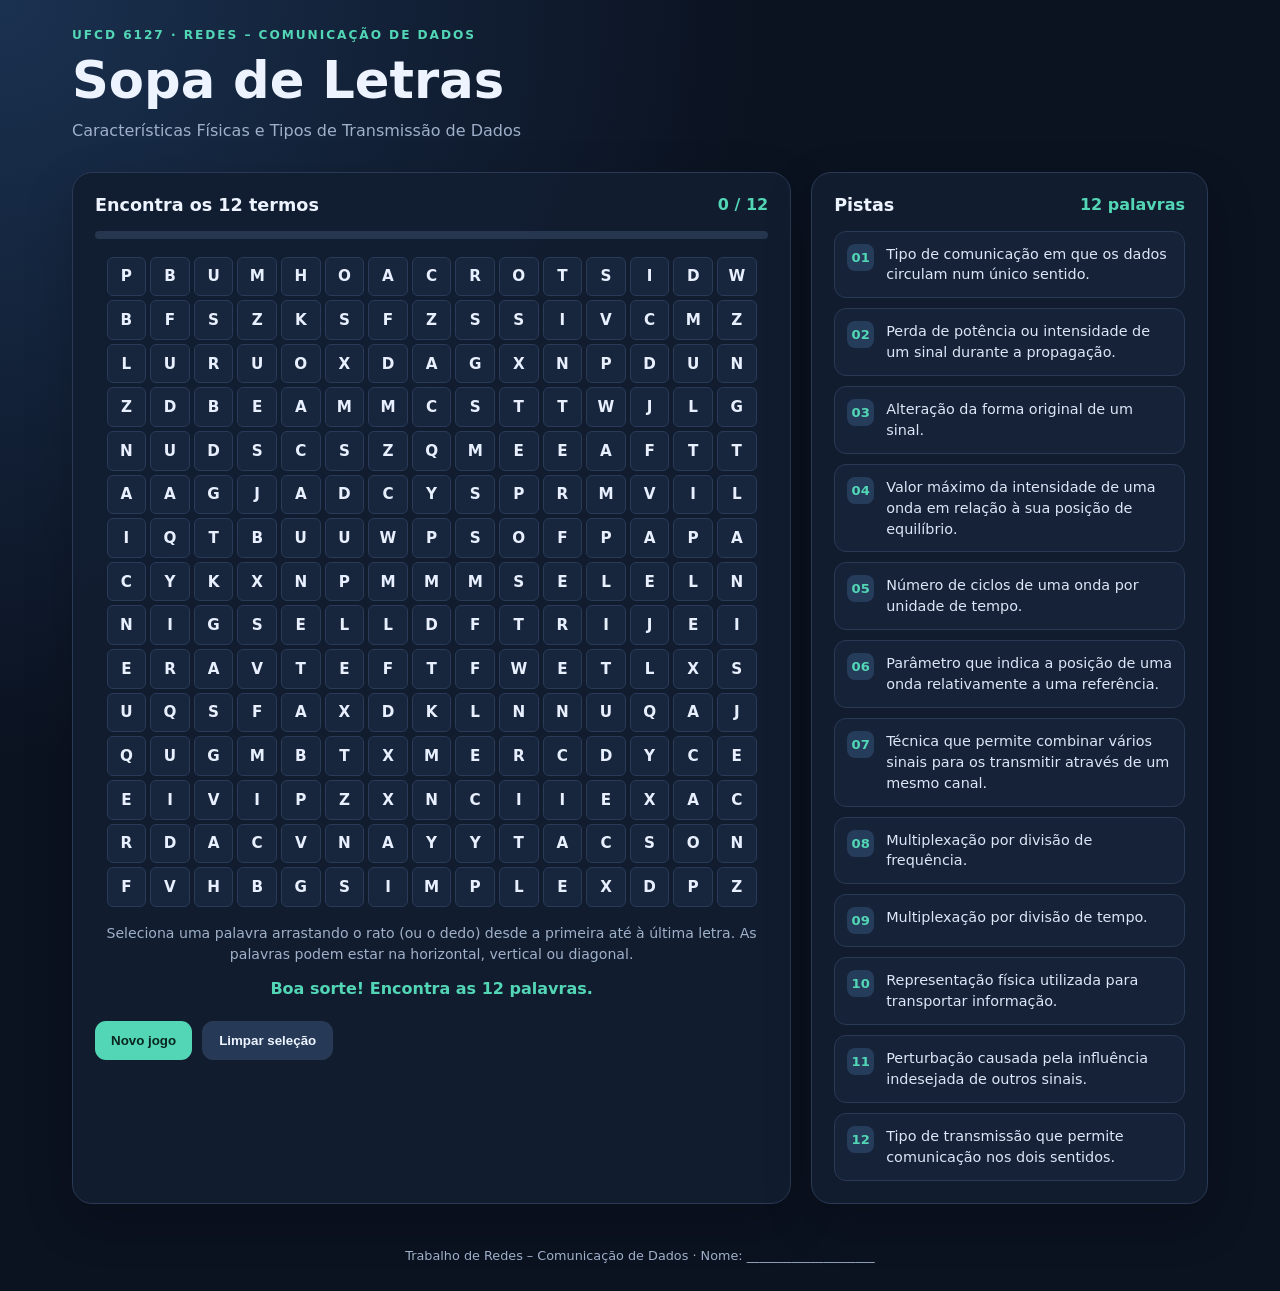
==== index.html @ 042f8aba "Rename sopa_de_letras_base.html to index.html" ====
<!DOCTYPE html>
<html lang="pt">
<head>
  <meta charset="UTF-8">
  <meta name="viewport" content="width=device-width, initial-scale=1.0">
  <title>Sopa de Letras | Redes e Comunicação de Dados</title>
  <style>
    :root {
      --bg: #0b1220;
      --panel: #121d30;
      --panel-2: #18263d;
      --text: #eef4ff;
      --muted: #9fb0c9;
      --accent: #52d6b5;
      --accent-2: #6ea8fe;
      --border: #2a3a55;
      --found: #1d806e;
      --wrong: #b94b5a;
    }
    * { box-sizing: border-box; }
    body {
      margin: 0;
      min-height: 100vh;
      color: var(--text);
      background: radial-gradient(circle at top left, #1a3150 0, var(--bg) 42%);
      font-family: Inter, system-ui, -apple-system, "Segoe UI", sans-serif;
    }
    header {
      max-width: 1180px;
      margin: auto;
      padding: 28px 22px 18px;
    }
    .eyebrow {
      color: var(--accent);
      text-transform: uppercase;
      letter-spacing: .16em;
      font-size: .76rem;
      font-weight: 800;
    }
    h1 { margin: 8px 0; font-size: clamp(2rem, 5vw, 3.2rem); }
    header p { color: var(--muted); margin: 0; line-height: 1.6; }
    main {
      max-width: 1180px;
      margin: auto;
      padding: 10px 22px 44px;
      display: grid;
      grid-template-columns: minmax(0, 1.45fr) minmax(280px, .8fr);
      gap: 20px;
    }
    .panel {
      background: rgba(18, 29, 48, .94);
      border: 1px solid var(--border);
      border-radius: 20px;
      padding: 22px;
      box-shadow: 0 18px 50px #0003;
    }
    .panel-heading {
      display: flex;
      align-items: center;
      justify-content: space-between;
      gap: 12px;
      margin-bottom: 16px;
    }
    h2 { font-size: 1.1rem; margin: 0; }
    .counter {
      color: var(--accent);
      font-weight: 800;
      font-variant-numeric: tabular-nums;
    }
    #grid {
      display: grid;
      grid-template-columns: repeat(15, minmax(0, 1fr));
      gap: 4px;
      width: 100%;
      max-width: 650px;
      margin: 0 auto;
      touch-action: none;
      user-select: none;
    }
    .cell {
      aspect-ratio: 1;
      display: grid;
      place-items: center;
      border-radius: 6px;
      background: var(--panel-2);
      border: 1px solid #293b58;
      color: #e8f0ff;
      font-size: clamp(.58rem, 1.5vw, .95rem);
      font-weight: 750;
      cursor: crosshair;
      transition: background .12s, transform .12s;
    }
    .cell.selected { background: #315d83; border-color: var(--accent-2); }
    .cell.found { background: var(--found); border-color: #42c8a9; color: white; }
    .help {
      text-align: center;
      color: var(--muted);
      font-size: .88rem;
      line-height: 1.5;
      margin: 16px 0 0;
    }
    .clues { display: grid; gap: 10px; }
    .clue {
      display: flex;
      gap: 12px;
      align-items: flex-start;
      padding: 12px;
      border: 1px solid var(--border);
      border-radius: 12px;
      background: #152238;
    }
    .clue-number {
      flex: 0 0 27px;
      height: 27px;
      display: grid;
      place-items: center;
      border-radius: 8px;
      background: #263c5b;
      color: var(--accent);
      font-weight: 800;
      font-size: .82rem;
    }
    .clue p { margin: 0; color: #dce6f6; font-size: .9rem; line-height: 1.45; }
    .clue.done { opacity: .58; border-color: var(--found); }
    .clue.done p { text-decoration: line-through; }
    .actions { display: flex; flex-wrap: wrap; gap: 10px; margin-top: 18px; }
    button {
      border: 0;
      border-radius: 11px;
      padding: 11px 16px;
      font-weight: 800;
      cursor: pointer;
      background: var(--accent);
      color: #08251f;
    }
    button.secondary { background: #263a57; color: var(--text); border: 1px solid var(--border); }
    button:hover { filter: brightness(1.08); }
    #message {
      min-height: 24px;
      margin-top: 14px;
      color: var(--accent);
      font-weight: 700;
      text-align: center;
    }
    .progress-track {
      height: 8px;
      background: #26364f;
      border-radius: 99px;
      overflow: hidden;
      margin: 10px 0 18px;
    }
    #progress {
      height: 100%;
      width: 0%;
      background: linear-gradient(90deg, var(--accent), var(--accent-2));
      transition: width .25s;
    }
    footer {
      text-align: center;
      color: var(--muted);
      font-size: .8rem;
      padding: 0 20px 28px;
    }
    @media (max-width: 850px) {
      main { grid-template-columns: 1fr; }
      #grid { max-width: 560px; }
    }
    @media (max-width: 420px) {
      header { padding-inline: 14px; }
      main { padding-inline: 12px; }
      .panel { padding: 14px; }
      #grid { gap: 2px; }
      .cell { border-radius: 4px; }
    }
  </style>
</head>
<body>
  <header>
    <div class="eyebrow">UFCD 6127 · Redes – Comunicação de dados</div>
    <h1>Sopa de Letras</h1>
    <p>Características Físicas e Tipos de Transmissão de Dados</p>
  </header>

  <main>
    <section class="panel">
      <div class="panel-heading">
        <h2>Encontra os 12 termos</h2>
        <span class="counter" id="counter">0 / 12</span>
      </div>
      <div class="progress-track"><div id="progress"></div></div>
      <div id="grid" aria-label="Grelha da sopa de letras"></div>
      <p class="help">Seleciona uma palavra arrastando o rato (ou o dedo) desde a primeira até à última letra. As palavras podem estar na horizontal, vertical ou diagonal.</p>
      <div id="message" aria-live="polite">Boa sorte!</div>
      <div class="actions">
        <button id="restart">Novo jogo</button>
        <button class="secondary" id="clear">Limpar seleção</button>
      </div>
    </section>

    <aside class="panel">
      <div class="panel-heading">
        <h2>Pistas</h2>
        <span class="counter">12 palavras</span>
      </div>
      <div class="clues" id="clues"></div>
    </aside>
  </main>

  <footer>
    Trabalho de Redes – Comunicação de Dados · Nome: ____________________
  </footer>

<script>
  // Podes alterar as palavras e as definições nesta lista.
  // Escreve as palavras sem espaços, acentos ou hífenes.
  const terms = [
    { word: "SIMPLEX", clue: "Tipo de comunicação em que os dados circulam num único sentido." },
    { word: "ATENUACAO", clue: "Perda de potência ou intensidade de um sinal durante a propagação." },
    { word: "DISTORCAO", clue: "Alteração da forma original de um sinal." },
    { word: "AMPLITUDE", clue: "Valor máximo da intensidade de uma onda em relação à sua posição de equilíbrio." },
    { word: "FREQUENCIA", clue: "Número de ciclos de uma onda por unidade de tempo." },
    { word: "FASE", clue: "Parâmetro que indica a posição de uma onda relativamente a uma referência." },
    { word: "MULTIPLEXACAO", clue: "Técnica que permite combinar vários sinais para os transmitir através de um mesmo canal." },
    { word: "FDM", clue: "Multiplexação por divisão de frequência." },
    { word: "TDM", clue: "Multiplexação por divisão de tempo." },
    { word: "SINAL", clue: "Representação física utilizada para transportar informação." },
    { word: "INTERFERENCIA", clue: "Perturbação causada pela influência indesejada de outros sinais." },
    { word: "DUPLEX", clue: "Tipo de transmissão que permite comunicação nos dois sentidos." }
  ];

  const SIZE = 15;
  const gridElement = document.getElementById("grid");
  const cluesElement = document.getElementById("clues");
  const messageElement = document.getElementById("message");
  const counterElement = document.getElementById("counter");
  const progressElement = document.getElementById("progress");

  let board = [];
  let placements = [];
  let found = new Set();
  let selected = [];
  let pointerStart = null;
  let isDragging = false;

  const directions = [
    [0, 1], [1, 0], [1, 1], [-1, 1],
    [0, -1], [-1, 0], [-1, -1], [1, -1]
  ];

  function createBoard() {
    board = Array.from({ length: SIZE }, () => Array(SIZE).fill(""));
    placements = [];

    // Coloca cada palavra numa direção aleatória.
    terms.forEach((term) => {
      let placed = false;
      for (let attempt = 0; attempt < 1200 && !placed; attempt++) {
        const [dr, dc] = directions[Math.floor(Math.random() * directions.length)];
        const row = Math.floor(Math.random() * SIZE);
        const col = Math.floor(Math.random() * SIZE);
        const endRow = row + dr * (term.word.length - 1);
        const endCol = col + dc * (term.word.length - 1);

        if (endRow < 0 || endRow >= SIZE || endCol < 0 || endCol >= SIZE) continue;

        let fits = true;
        for (let i = 0; i < term.word.length; i++) {
          const r = row + dr * i, c = col + dc * i;
          if (board[r][c] && board[r][c] !== term.word[i]) { fits = false; break; }
        }
        if (!fits) continue;

        const cells = [];
        for (let i = 0; i < term.word.length; i++) {
          const r = row + dr * i, c = col + dc * i;
          board[r][c] = term.word[i];
          cells.push(`${r},${c}`);
        }
        placements.push({ word: term.word, cells });
        placed = true;
      }
    });

    // Preenche os espaços vazios com letras aleatórias.
    const alphabet = "ABCDEFGHIJKLMNOPQRSTUVWXYZ";
    for (let r = 0; r < SIZE; r++) {
      for (let c = 0; c < SIZE; c++) {
        if (!board[r][c]) board[r][c] = alphabet[Math.floor(Math.random() * alphabet.length)];
      }
    }
  }

  function renderClues() {
    cluesElement.innerHTML = "";
    terms.forEach((term, index) => {
      const item = document.createElement("div");
      item.className = "clue";
      item.id = `clue-${term.word}`;
      item.innerHTML = `<span class="clue-number">${String(index + 1).padStart(2, "0")}</span><p>${term.clue}</p>`;
      cluesElement.appendChild(item);
    });
  }

  function renderGrid() {
    gridElement.innerHTML = "";
    for (let r = 0; r < SIZE; r++) {
      for (let c = 0; c < SIZE; c++) {
        const cell = document.createElement("div");
        cell.className = "cell";
        cell.textContent = board[r][c];
        cell.dataset.row = r;
        cell.dataset.col = c;
        gridElement.appendChild(cell);
      }
    }
    updateFoundCells();
  }

  function cellKey(row, col) { return `${row},${col}`; }

  function getCellFromPoint(x, y) {
    const element = document.elementFromPoint(x, y);
    const cell = element && element.closest(".cell");
    return cell ? { row: Number(cell.dataset.row), col: Number(cell.dataset.col) } : null;
  }

  function lineCells(start, end) {
    const drRaw = end.row - start.row;
    const dcRaw = end.col - start.col;
    const steps = Math.max(Math.abs(drRaw), Math.abs(dcRaw));
    if (steps === 0) return [cellKey(start.row, start.col)];
    if (!(drRaw === 0 || dcRaw === 0 || Math.abs(drRaw) === Math.abs(dcRaw))) return [];
    const dr = Math.sign(drRaw), dc = Math.sign(dcRaw);
    return Array.from({ length: steps + 1 }, (_, i) => cellKey(start.row + dr * i, start.col + dc * i));
  }

  function showSelection(cells) {
    document.querySelectorAll(".cell.selected").forEach(el => el.classList.remove("selected"));
    selected = cells;
    cells.forEach(key => {
      const [r, c] = key.split(",").map(Number);
      const el = gridElement.querySelector(`.cell[data-row="${r}"][data-col="${c}"]`);
      if (el && !el.classList.contains("found")) el.classList.add("selected");
    });
  }

  function checkSelection() {
    const chosen = selected.join("|");
    const reversed = [...selected].reverse().join("|");
    const match = placements.find(p =>
      !found.has(p.word) &&
      (p.cells.join("|") === chosen || p.cells.join("|") === reversed)
    );

    if (match) {
      found.add(match.word);
      document.getElementById(`clue-${match.word}`).classList.add("done");
      messageElement.textContent = `Correto! Encontraste ${match.word}.`;
      updateFoundCells();
      updateProgress();
      if (found.size === terms.length) {
        messageElement.textContent = "Parabéns! Encontraste todas as 12 palavras!";
      }
    } else if (selected.length > 1) {
      messageElement.textContent = "Essa sequência não corresponde a uma palavra. Tenta novamente!";
    }
    showSelection([]);
  }

  function updateFoundCells() {
    const foundCells = new Set();
    placements.filter(p => found.has(p.word)).forEach(p => p.cells.forEach(c => foundCells.add(c)));
    gridElement.querySelectorAll(".cell").forEach(cell => {
      const key = cellKey(Number(cell.dataset.row), Number(cell.dataset.col));
      cell.classList.toggle("found", foundCells.has(key));
    });
  }

  function updateProgress() {
    counterElement.textContent = `${found.size} / ${terms.length}`;
    progressElement.style.width = `${(found.size / terms.length) * 100}%`;
  }

  gridElement.addEventListener("pointerdown", (event) => {
    const cell = event.target.closest(".cell");
    if (!cell) return;
    event.preventDefault();
    pointerStart = { row: Number(cell.dataset.row), col: Number(cell.dataset.col) };
    isDragging = true;
    gridElement.setPointerCapture?.(event.pointerId);
    showSelection([cellKey(pointerStart.row, pointerStart.col)]);
  });

  gridElement.addEventListener("pointermove", (event) => {
    if (!isDragging || !pointerStart) return;
    const end = getCellFromPoint(event.clientX, event.clientY);
    if (end) showSelection(lineCells(pointerStart, end));
  });

  gridElement.addEventListener("pointerup", (event) => {
    if (!isDragging) return;
    isDragging = false;
    const end = getCellFromPoint(event.clientX, event.clientY);
    if (end) showSelection(lineCells(pointerStart, end));
    checkSelection();
    pointerStart = null;
  });

  gridElement.addEventListener("pointercancel", () => {
    isDragging = false;
    pointerStart = null;
    showSelection([]);
  });

  document.getElementById("clear").addEventListener("click", () => {
    showSelection([]);
    messageElement.textContent = "Seleção limpa. Continua a procurar!";
  });

  document.getElementById("restart").addEventListener("click", startGame);

  function startGame() {
    found = new Set();
    selected = [];
    pointerStart = null;
    isDragging = false;
    createBoard();
    renderClues();
    renderGrid();
    updateProgress();
    messageElement.textContent = "Boa sorte! Encontra as 12 palavras.";
  }

  startGame();
</script>
</body>
</html>
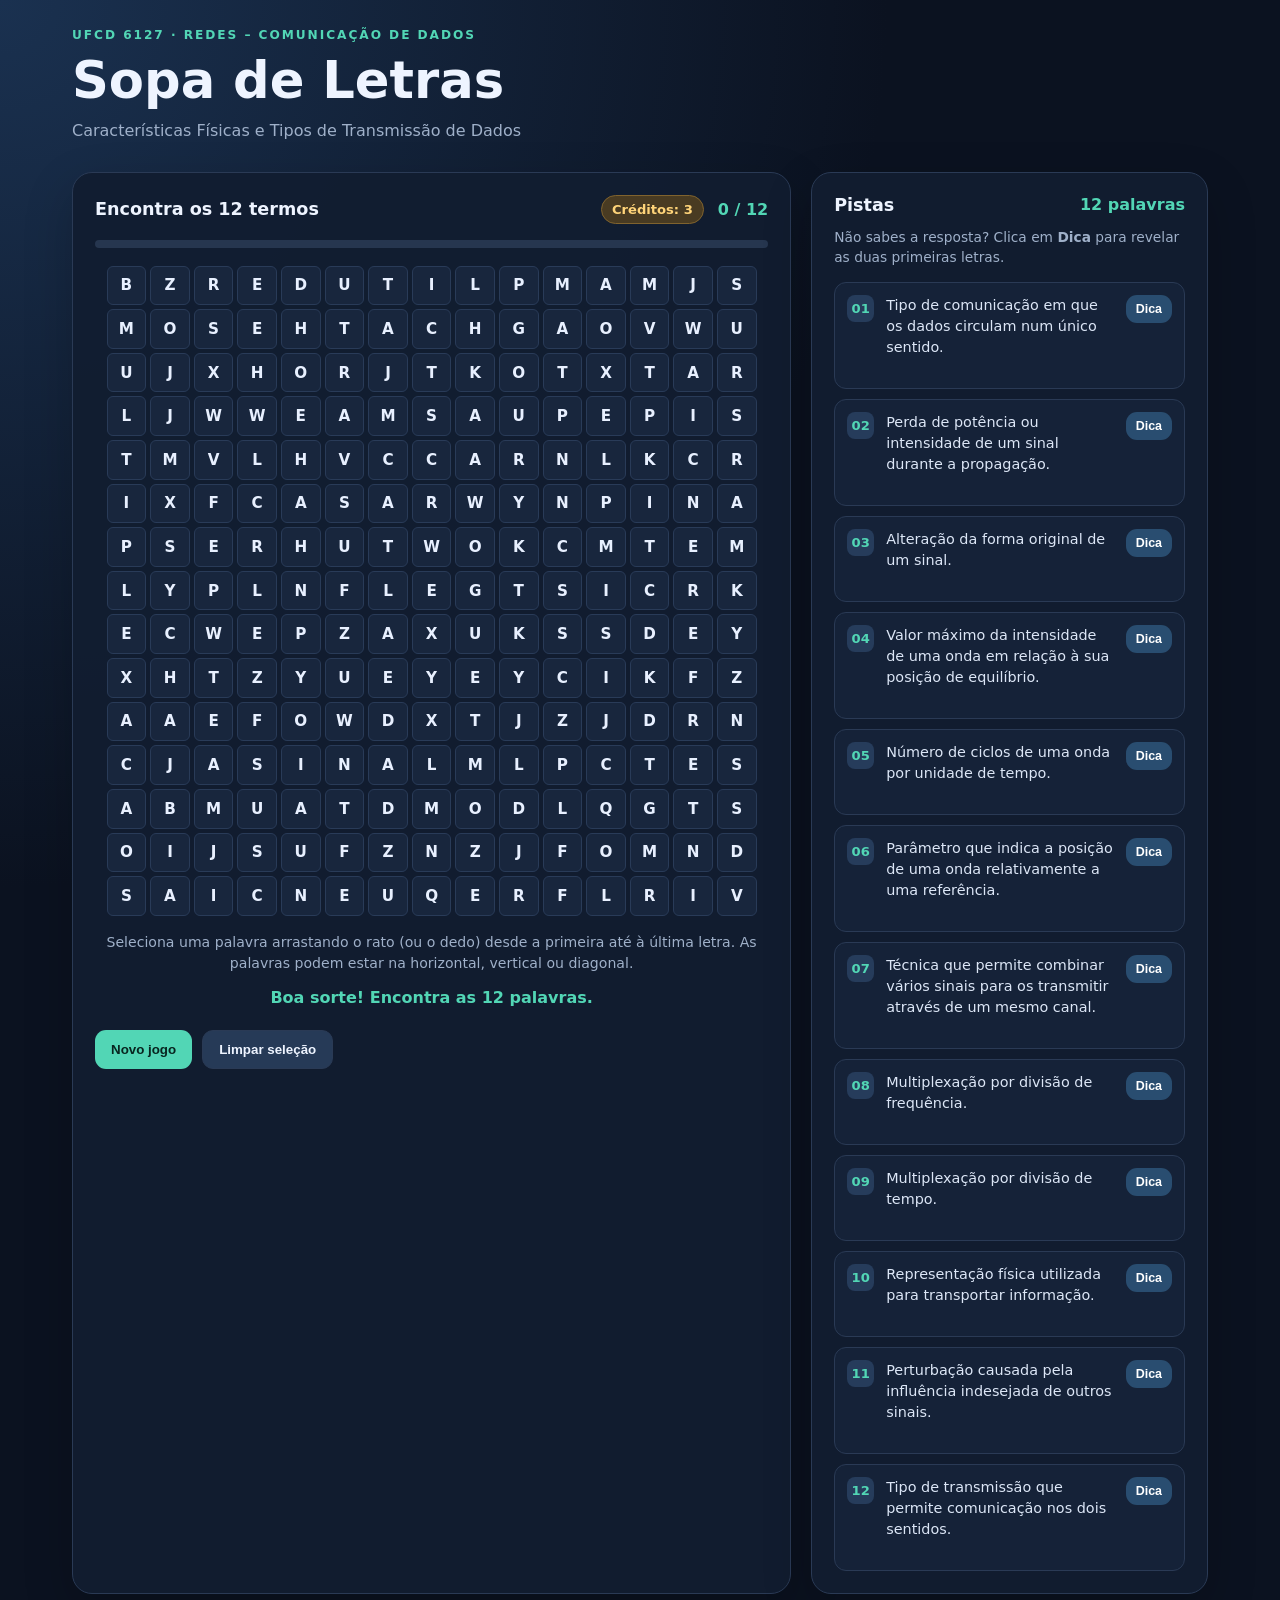
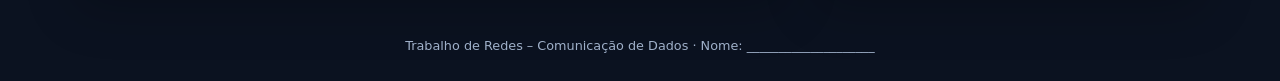
==== commit afef745e: "Add files via upload" ====
--- a/index.html
+++ b/index.html
@@ -4,175 +4,9 @@
   <meta charset="UTF-8">
   <meta name="viewport" content="width=device-width, initial-scale=1.0">
   <title>Sopa de Letras | Redes e Comunicação de Dados</title>
-  <style>
-    :root {
-      --bg: #0b1220;
-      --panel: #121d30;
-      --panel-2: #18263d;
-      --text: #eef4ff;
-      --muted: #9fb0c9;
-      --accent: #52d6b5;
-      --accent-2: #6ea8fe;
-      --border: #2a3a55;
-      --found: #1d806e;
-      --wrong: #b94b5a;
-    }
-    * { box-sizing: border-box; }
-    body {
-      margin: 0;
-      min-height: 100vh;
-      color: var(--text);
-      background: radial-gradient(circle at top left, #1a3150 0, var(--bg) 42%);
-      font-family: Inter, system-ui, -apple-system, "Segoe UI", sans-serif;
-    }
-    header {
-      max-width: 1180px;
-      margin: auto;
-      padding: 28px 22px 18px;
-    }
-    .eyebrow {
-      color: var(--accent);
-      text-transform: uppercase;
-      letter-spacing: .16em;
-      font-size: .76rem;
-      font-weight: 800;
-    }
-    h1 { margin: 8px 0; font-size: clamp(2rem, 5vw, 3.2rem); }
-    header p { color: var(--muted); margin: 0; line-height: 1.6; }
-    main {
-      max-width: 1180px;
-      margin: auto;
-      padding: 10px 22px 44px;
-      display: grid;
-      grid-template-columns: minmax(0, 1.45fr) minmax(280px, .8fr);
-      gap: 20px;
-    }
-    .panel {
-      background: rgba(18, 29, 48, .94);
-      border: 1px solid var(--border);
-      border-radius: 20px;
-      padding: 22px;
-      box-shadow: 0 18px 50px #0003;
-    }
-    .panel-heading {
-      display: flex;
-      align-items: center;
-      justify-content: space-between;
-      gap: 12px;
-      margin-bottom: 16px;
-    }
-    h2 { font-size: 1.1rem; margin: 0; }
-    .counter {
-      color: var(--accent);
-      font-weight: 800;
-      font-variant-numeric: tabular-nums;
-    }
-    #grid {
-      display: grid;
-      grid-template-columns: repeat(15, minmax(0, 1fr));
-      gap: 4px;
-      width: 100%;
-      max-width: 650px;
-      margin: 0 auto;
-      touch-action: none;
-      user-select: none;
-    }
-    .cell {
-      aspect-ratio: 1;
-      display: grid;
-      place-items: center;
-      border-radius: 6px;
-      background: var(--panel-2);
-      border: 1px solid #293b58;
-      color: #e8f0ff;
-      font-size: clamp(.58rem, 1.5vw, .95rem);
-      font-weight: 750;
-      cursor: crosshair;
-      transition: background .12s, transform .12s;
-    }
-    .cell.selected { background: #315d83; border-color: var(--accent-2); }
-    .cell.found { background: var(--found); border-color: #42c8a9; color: white; }
-    .help {
-      text-align: center;
-      color: var(--muted);
-      font-size: .88rem;
-      line-height: 1.5;
-      margin: 16px 0 0;
-    }
-    .clues { display: grid; gap: 10px; }
-    .clue {
-      display: flex;
-      gap: 12px;
-      align-items: flex-start;
-      padding: 12px;
-      border: 1px solid var(--border);
-      border-radius: 12px;
-      background: #152238;
-    }
-    .clue-number {
-      flex: 0 0 27px;
-      height: 27px;
-      display: grid;
-      place-items: center;
-      border-radius: 8px;
-      background: #263c5b;
-      color: var(--accent);
-      font-weight: 800;
-      font-size: .82rem;
-    }
-    .clue p { margin: 0; color: #dce6f6; font-size: .9rem; line-height: 1.45; }
-    .clue.done { opacity: .58; border-color: var(--found); }
-    .clue.done p { text-decoration: line-through; }
-    .actions { display: flex; flex-wrap: wrap; gap: 10px; margin-top: 18px; }
-    button {
-      border: 0;
-      border-radius: 11px;
-      padding: 11px 16px;
-      font-weight: 800;
-      cursor: pointer;
-      background: var(--accent);
-      color: #08251f;
-    }
-    button.secondary { background: #263a57; color: var(--text); border: 1px solid var(--border); }
-    button:hover { filter: brightness(1.08); }
-    #message {
-      min-height: 24px;
-      margin-top: 14px;
-      color: var(--accent);
-      font-weight: 700;
-      text-align: center;
-    }
-    .progress-track {
-      height: 8px;
-      background: #26364f;
-      border-radius: 99px;
-      overflow: hidden;
-      margin: 10px 0 18px;
-    }
-    #progress {
-      height: 100%;
-      width: 0%;
-      background: linear-gradient(90deg, var(--accent), var(--accent-2));
-      transition: width .25s;
-    }
-    footer {
-      text-align: center;
-      color: var(--muted);
-      font-size: .8rem;
-      padding: 0 20px 28px;
-    }
-    @media (max-width: 850px) {
-      main { grid-template-columns: 1fr; }
-      #grid { max-width: 560px; }
-    }
-    @media (max-width: 420px) {
-      header { padding-inline: 14px; }
-      main { padding-inline: 12px; }
-      .panel { padding: 14px; }
-      #grid { gap: 2px; }
-      .cell { border-radius: 4px; }
-    }
-  </style>
+  <link rel="stylesheet" href="style.css">
+  <script src="config.js" defer></script>
+  <script src="script.js" defer></script>
 </head>
 <body>
   <header>
@@ -185,7 +19,10 @@
     <section class="panel">
       <div class="panel-heading">
         <h2>Encontra os 12 termos</h2>
-        <span class="counter" id="counter">0 / 12</span>
+        <div class="status">
+          <span class="credits" id="credits">Créditos: 3</span>
+          <span class="counter" id="counter">0 / 12</span>
+        </div>
       </div>
       <div class="progress-track"><div id="progress"></div></div>
       <div id="grid" aria-label="Grelha da sopa de letras"></div>
@@ -202,6 +39,7 @@
         <h2>Pistas</h2>
         <span class="counter">12 palavras</span>
       </div>
+      <p class="hint-instructions">Não sabes a resposta? Clica em <strong>Dica</strong> para revelar as duas primeiras letras.</p>
       <div class="clues" id="clues"></div>
     </aside>
   </main>
@@ -209,229 +47,5 @@
   <footer>
     Trabalho de Redes – Comunicação de Dados · Nome: ____________________
   </footer>
-
-<script>
-  // Podes alterar as palavras e as definições nesta lista.
-  // Escreve as palavras sem espaços, acentos ou hífenes.
-  const terms = [
-    { word: "SIMPLEX", clue: "Tipo de comunicação em que os dados circulam num único sentido." },
-    { word: "ATENUACAO", clue: "Perda de potência ou intensidade de um sinal durante a propagação." },
-    { word: "DISTORCAO", clue: "Alteração da forma original de um sinal." },
-    { word: "AMPLITUDE", clue: "Valor máximo da intensidade de uma onda em relação à sua posição de equilíbrio." },
-    { word: "FREQUENCIA", clue: "Número de ciclos de uma onda por unidade de tempo." },
-    { word: "FASE", clue: "Parâmetro que indica a posição de uma onda relativamente a uma referência." },
-    { word: "MULTIPLEXACAO", clue: "Técnica que permite combinar vários sinais para os transmitir através de um mesmo canal." },
-    { word: "FDM", clue: "Multiplexação por divisão de frequência." },
-    { word: "TDM", clue: "Multiplexação por divisão de tempo." },
-    { word: "SINAL", clue: "Representação física utilizada para transportar informação." },
-    { word: "INTERFERENCIA", clue: "Perturbação causada pela influência indesejada de outros sinais." },
-    { word: "DUPLEX", clue: "Tipo de transmissão que permite comunicação nos dois sentidos." }
-  ];
-
-  const SIZE = 15;
-  const gridElement = document.getElementById("grid");
-  const cluesElement = document.getElementById("clues");
-  const messageElement = document.getElementById("message");
-  const counterElement = document.getElementById("counter");
-  const progressElement = document.getElementById("progress");
-
-  let board = [];
-  let placements = [];
-  let found = new Set();
-  let selected = [];
-  let pointerStart = null;
-  let isDragging = false;
-
-  const directions = [
-    [0, 1], [1, 0], [1, 1], [-1, 1],
-    [0, -1], [-1, 0], [-1, -1], [1, -1]
-  ];
-
-  function createBoard() {
-    board = Array.from({ length: SIZE }, () => Array(SIZE).fill(""));
-    placements = [];
-
-    // Coloca cada palavra numa direção aleatória.
-    terms.forEach((term) => {
-      let placed = false;
-      for (let attempt = 0; attempt < 1200 && !placed; attempt++) {
-        const [dr, dc] = directions[Math.floor(Math.random() * directions.length)];
-        const row = Math.floor(Math.random() * SIZE);
-        const col = Math.floor(Math.random() * SIZE);
-        const endRow = row + dr * (term.word.length - 1);
-        const endCol = col + dc * (term.word.length - 1);
-
-        if (endRow < 0 || endRow >= SIZE || endCol < 0 || endCol >= SIZE) continue;
-
-        let fits = true;
-        for (let i = 0; i < term.word.length; i++) {
-          const r = row + dr * i, c = col + dc * i;
-          if (board[r][c] && board[r][c] !== term.word[i]) { fits = false; break; }
-        }
-        if (!fits) continue;
-
-        const cells = [];
-        for (let i = 0; i < term.word.length; i++) {
-          const r = row + dr * i, c = col + dc * i;
-          board[r][c] = term.word[i];
-          cells.push(`${r},${c}`);
-        }
-        placements.push({ word: term.word, cells });
-        placed = true;
-      }
-    });
-
-    // Preenche os espaços vazios com letras aleatórias.
-    const alphabet = "ABCDEFGHIJKLMNOPQRSTUVWXYZ";
-    for (let r = 0; r < SIZE; r++) {
-      for (let c = 0; c < SIZE; c++) {
-        if (!board[r][c]) board[r][c] = alphabet[Math.floor(Math.random() * alphabet.length)];
-      }
-    }
-  }
-
-  function renderClues() {
-    cluesElement.innerHTML = "";
-    terms.forEach((term, index) => {
-      const item = document.createElement("div");
-      item.className = "clue";
-      item.id = `clue-${term.word}`;
-      item.innerHTML = `<span class="clue-number">${String(index + 1).padStart(2, "0")}</span><p>${term.clue}</p>`;
-      cluesElement.appendChild(item);
-    });
-  }
-
-  function renderGrid() {
-    gridElement.innerHTML = "";
-    for (let r = 0; r < SIZE; r++) {
-      for (let c = 0; c < SIZE; c++) {
-        const cell = document.createElement("div");
-        cell.className = "cell";
-        cell.textContent = board[r][c];
-        cell.dataset.row = r;
-        cell.dataset.col = c;
-        gridElement.appendChild(cell);
-      }
-    }
-    updateFoundCells();
-  }
-
-  function cellKey(row, col) { return `${row},${col}`; }
-
-  function getCellFromPoint(x, y) {
-    const element = document.elementFromPoint(x, y);
-    const cell = element && element.closest(".cell");
-    return cell ? { row: Number(cell.dataset.row), col: Number(cell.dataset.col) } : null;
-  }
-
-  function lineCells(start, end) {
-    const drRaw = end.row - start.row;
-    const dcRaw = end.col - start.col;
-    const steps = Math.max(Math.abs(drRaw), Math.abs(dcRaw));
-    if (steps === 0) return [cellKey(start.row, start.col)];
-    if (!(drRaw === 0 || dcRaw === 0 || Math.abs(drRaw) === Math.abs(dcRaw))) return [];
-    const dr = Math.sign(drRaw), dc = Math.sign(dcRaw);
-    return Array.from({ length: steps + 1 }, (_, i) => cellKey(start.row + dr * i, start.col + dc * i));
-  }
-
-  function showSelection(cells) {
-    document.querySelectorAll(".cell.selected").forEach(el => el.classList.remove("selected"));
-    selected = cells;
-    cells.forEach(key => {
-      const [r, c] = key.split(",").map(Number);
-      const el = gridElement.querySelector(`.cell[data-row="${r}"][data-col="${c}"]`);
-      if (el && !el.classList.contains("found")) el.classList.add("selected");
-    });
-  }
-
-  function checkSelection() {
-    const chosen = selected.join("|");
-    const reversed = [...selected].reverse().join("|");
-    const match = placements.find(p =>
-      !found.has(p.word) &&
-      (p.cells.join("|") === chosen || p.cells.join("|") === reversed)
-    );
-
-    if (match) {
-      found.add(match.word);
-      document.getElementById(`clue-${match.word}`).classList.add("done");
-      messageElement.textContent = `Correto! Encontraste ${match.word}.`;
-      updateFoundCells();
-      updateProgress();
-      if (found.size === terms.length) {
-        messageElement.textContent = "Parabéns! Encontraste todas as 12 palavras!";
-      }
-    } else if (selected.length > 1) {
-      messageElement.textContent = "Essa sequência não corresponde a uma palavra. Tenta novamente!";
-    }
-    showSelection([]);
-  }
-
-  function updateFoundCells() {
-    const foundCells = new Set();
-    placements.filter(p => found.has(p.word)).forEach(p => p.cells.forEach(c => foundCells.add(c)));
-    gridElement.querySelectorAll(".cell").forEach(cell => {
-      const key = cellKey(Number(cell.dataset.row), Number(cell.dataset.col));
-      cell.classList.toggle("found", foundCells.has(key));
-    });
-  }
-
-  function updateProgress() {
-    counterElement.textContent = `${found.size} / ${terms.length}`;
-    progressElement.style.width = `${(found.size / terms.length) * 100}%`;
-  }
-
-  gridElement.addEventListener("pointerdown", (event) => {
-    const cell = event.target.closest(".cell");
-    if (!cell) return;
-    event.preventDefault();
-    pointerStart = { row: Number(cell.dataset.row), col: Number(cell.dataset.col) };
-    isDragging = true;
-    gridElement.setPointerCapture?.(event.pointerId);
-    showSelection([cellKey(pointerStart.row, pointerStart.col)]);
-  });
-
-  gridElement.addEventListener("pointermove", (event) => {
-    if (!isDragging || !pointerStart) return;
-    const end = getCellFromPoint(event.clientX, event.clientY);
-    if (end) showSelection(lineCells(pointerStart, end));
-  });
-
-  gridElement.addEventListener("pointerup", (event) => {
-    if (!isDragging) return;
-    isDragging = false;
-    const end = getCellFromPoint(event.clientX, event.clientY);
-    if (end) showSelection(lineCells(pointerStart, end));
-    checkSelection();
-    pointerStart = null;
-  });
-
-  gridElement.addEventListener("pointercancel", () => {
-    isDragging = false;
-    pointerStart = null;
-    showSelection([]);
-  });
-
-  document.getElementById("clear").addEventListener("click", () => {
-    showSelection([]);
-    messageElement.textContent = "Seleção limpa. Continua a procurar!";
-  });
-
-  document.getElementById("restart").addEventListener("click", startGame);
-
-  function startGame() {
-    found = new Set();
-    selected = [];
-    pointerStart = null;
-    isDragging = false;
-    createBoard();
-    renderClues();
-    renderGrid();
-    updateProgress();
-    messageElement.textContent = "Boa sorte! Encontra as 12 palavras.";
-  }
-
-  startGame();
-</script>
 </body>
 </html>
--- a/style.css
+++ b/style.css
@@ -0,0 +1,210 @@
+:root {
+      --bg: #0b1220;
+      --panel: #121d30;
+      --panel-2: #18263d;
+      --text: #eef4ff;
+      --muted: #9fb0c9;
+      --accent: #52d6b5;
+      --accent-2: #6ea8fe;
+      --border: #2a3a55;
+      --found: #1d806e;
+      --wrong: #b94b5a;
+    }
+    * { box-sizing: border-box; }
+    body {
+      margin: 0;
+      min-height: 100vh;
+      color: var(--text);
+      background: radial-gradient(circle at top left, #1a3150 0, var(--bg) 42%);
+      font-family: Inter, system-ui, -apple-system, "Segoe UI", sans-serif;
+    }
+    header {
+      max-width: 1180px;
+      margin: auto;
+      padding: 28px 22px 18px;
+    }
+    .eyebrow {
+      color: var(--accent);
+      text-transform: uppercase;
+      letter-spacing: .16em;
+      font-size: .76rem;
+      font-weight: 800;
+    }
+    h1 { margin: 8px 0; font-size: clamp(2rem, 5vw, 3.2rem); }
+    header p { color: var(--muted); margin: 0; line-height: 1.6; }
+    main {
+      max-width: 1180px;
+      margin: auto;
+      padding: 10px 22px 44px;
+      display: grid;
+      grid-template-columns: minmax(0, 1.45fr) minmax(280px, .8fr);
+      gap: 20px;
+    }
+    .panel {
+      background: rgba(18, 29, 48, .94);
+      border: 1px solid var(--border);
+      border-radius: 20px;
+      padding: 22px;
+      box-shadow: 0 18px 50px #0003;
+    }
+    .panel-heading {
+      display: flex;
+      align-items: center;
+      justify-content: space-between;
+      gap: 12px;
+      margin-bottom: 16px;
+    }
+    h2 { font-size: 1.1rem; margin: 0; }
+    .counter {
+      color: var(--accent);
+      font-weight: 800;
+      font-variant-numeric: tabular-nums;
+    }
+    #grid {
+      display: grid;
+      grid-template-columns: repeat(15, minmax(0, 1fr));
+      gap: 4px;
+      width: 100%;
+      max-width: 650px;
+      margin: 0 auto;
+      touch-action: none;
+      user-select: none;
+    }
+    .cell {
+      aspect-ratio: 1;
+      display: grid;
+      place-items: center;
+      border-radius: 6px;
+      background: var(--panel-2);
+      border: 1px solid #293b58;
+      color: #e8f0ff;
+      font-size: clamp(.58rem, 1.5vw, .95rem);
+      font-weight: 750;
+      cursor: crosshair;
+      transition: background .12s, transform .12s;
+    }
+    .cell.selected { background: #315d83; border-color: var(--accent-2); }
+    .cell.found { background: var(--found); border-color: #42c8a9; color: white; }
+    .help {
+      text-align: center;
+      color: var(--muted);
+      font-size: .88rem;
+      line-height: 1.5;
+      margin: 16px 0 0;
+    }
+    .clues { display: grid; gap: 10px; }
+    .clue {
+      display: flex;
+      gap: 12px;
+      align-items: flex-start;
+      padding: 12px;
+      border: 1px solid var(--border);
+      border-radius: 12px;
+      background: #152238;
+    }
+    .clue-number {
+      flex: 0 0 27px;
+      height: 27px;
+      display: grid;
+      place-items: center;
+      border-radius: 8px;
+      background: #263c5b;
+      color: var(--accent);
+      font-weight: 800;
+      font-size: .82rem;
+    }
+    .clue p { margin: 0; color: #dce6f6; font-size: .9rem; line-height: 1.45; }
+    .clue.done { opacity: .58; border-color: var(--found); }
+    .clue.done p { text-decoration: line-through; }
+    .actions { display: flex; flex-wrap: wrap; gap: 10px; margin-top: 18px; }
+    button {
+      border: 0;
+      border-radius: 11px;
+      padding: 11px 16px;
+      font-weight: 800;
+      cursor: pointer;
+      background: var(--accent);
+      color: #08251f;
+    }
+    button.secondary { background: #263a57; color: var(--text); border: 1px solid var(--border); }
+    button:hover { filter: brightness(1.08); }
+    #message {
+      min-height: 24px;
+      margin-top: 14px;
+      color: var(--accent);
+      font-weight: 700;
+      text-align: center;
+    }
+    .progress-track {
+      height: 8px;
+      background: #26364f;
+      border-radius: 99px;
+      overflow: hidden;
+      margin: 10px 0 18px;
+    }
+    #progress {
+      height: 100%;
+      width: 0%;
+      background: linear-gradient(90deg, var(--accent), var(--accent-2));
+      transition: width .25s;
+    }
+    footer {
+      text-align: center;
+      color: var(--muted);
+      font-size: .8rem;
+      padding: 0 20px 28px;
+    }
+    @media (max-width: 850px) {
+      main { grid-template-columns: 1fr; }
+      #grid { max-width: 560px; }
+    }
+    @media (max-width: 420px) {
+      header { padding-inline: 14px; }
+      main { padding-inline: 12px; }
+      .panel { padding: 14px; }
+      #grid { gap: 2px; }
+      .cell { border-radius: 4px; }
+    }
+
+.status { display: flex; align-items: center; gap: 14px; }
+.credits {
+  color: #ffd479;
+  background: #493b22;
+  border: 1px solid #80632e;
+  border-radius: 999px;
+  padding: 6px 10px;
+  font-size: .82rem;
+  font-weight: 800;
+  white-space: nowrap;
+}
+.clue-content { flex: 1; min-width: 0; }
+.hint-result {
+  display: block;
+  color: var(--accent);
+  font-weight: 800;
+  margin-top: 5px;
+  min-height: 1em;
+  letter-spacing: .08em;
+}
+.hint-button {
+  flex: 0 0 auto;
+  padding: 7px 10px;
+  font-size: .78rem;
+  background: #294d70;
+  color: white;
+}
+.hint-button:disabled {
+  opacity: .55;
+  cursor: default;
+}
+.hint-instructions {
+  margin: -4px 0 14px;
+  color: var(--muted);
+  font-size: .86rem;
+  line-height: 1.5;
+}
+@media (max-width: 420px) {
+  .status { gap: 7px; flex-direction: column; align-items: flex-end; }
+  .clue { gap: 8px; padding: 9px; }
+  .hint-button { padding: 7px 8px; }
+}
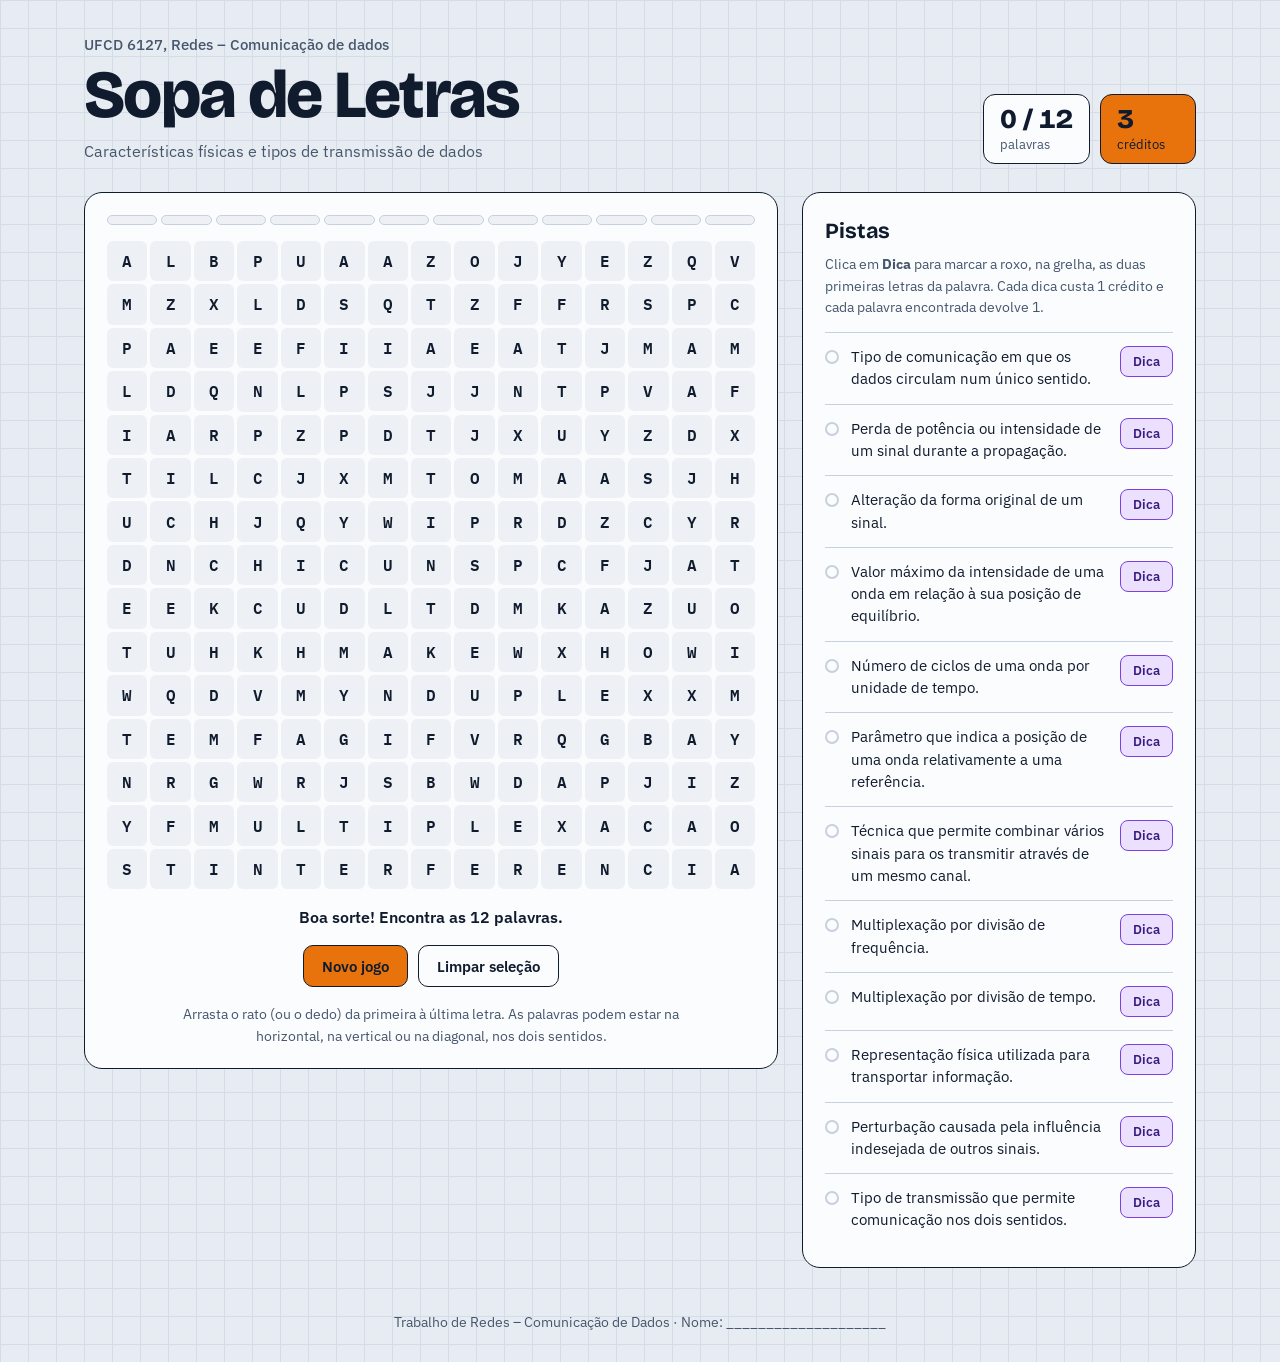
==== commit a66c55d6: "Add files via upload" ====
--- a/index.html
+++ b/index.html
@@ -4,42 +4,48 @@
   <meta charset="UTF-8">
   <meta name="viewport" content="width=device-width, initial-scale=1.0">
   <title>Sopa de Letras | Redes e Comunicação de Dados</title>
+  <link rel="preconnect" href="https://fonts.googleapis.com">
+  <link rel="preconnect" href="https://fonts.gstatic.com" crossorigin>
+  <link href="https://fonts.googleapis.com/css2?family=Bricolage+Grotesque:opsz,wght@12..96,600..800&family=IBM+Plex+Mono:wght@500;600&family=IBM+Plex+Sans:wght@400;500;600&display=swap" rel="stylesheet">
   <link rel="stylesheet" href="style.css">
   <script src="config.js" defer></script>
   <script src="script.js" defer></script>
 </head>
 <body>
-  <header>
-    <div class="eyebrow">UFCD 6127 · Redes – Comunicação de dados</div>
-    <h1>Sopa de Letras</h1>
-    <p>Características Físicas e Tipos de Transmissão de Dados</p>
+  <header class="top">
+    <div class="top-title">
+      <p class="course">UFCD 6127, Redes – Comunicação de dados</p>
+      <h1>Sopa de Letras</h1>
+      <p class="subtitle">Características físicas e tipos de transmissão de dados</p>
+    </div>
+    <div class="status" aria-label="Estado do jogo">
+      <div class="stat">
+        <span class="stat-value" id="counter">0 / 12</span>
+        <span class="stat-label">palavras</span>
+      </div>
+      <div class="stat stat-credits">
+        <span class="stat-value" id="credits">3</span>
+        <span class="stat-label">créditos</span>
+      </div>
+    </div>
   </header>
 
   <main>
-    <section class="panel">
-      <div class="panel-heading">
-        <h2>Encontra os 12 termos</h2>
-        <div class="status">
-          <span class="credits" id="credits">Créditos: 3</span>
-          <span class="counter" id="counter">0 / 12</span>
-        </div>
+    <section class="board" aria-labelledby="board-title">
+      <h2 id="board-title" class="visually-hidden">Grelha</h2>
+      <div class="cable" id="progress" role="progressbar" aria-label="Palavras encontradas" aria-valuemin="0" aria-valuemax="12" aria-valuenow="0"></div>
+      <div id="grid" aria-label="Grelha da sopa de letras"></div>
+      <p id="message" aria-live="polite">Boa sorte!</p>
+      <div class="actions">
+        <button id="restart" type="button">Novo jogo</button>
+        <button class="secondary" id="clear" type="button">Limpar seleção</button>
       </div>
-      <div class="progress-track"><div id="progress"></div></div>
-      <div id="grid" aria-label="Grelha da sopa de letras"></div>
-      <p class="help">Seleciona uma palavra arrastando o rato (ou o dedo) desde a primeira até à última letra. As palavras podem estar na horizontal, vertical ou diagonal.</p>
-      <div id="message" aria-live="polite">Boa sorte!</div>
-      <div class="actions">
-        <button id="restart">Novo jogo</button>
-        <button class="secondary" id="clear">Limpar seleção</button>
-      </div>
+      <p class="help">Arrasta o rato (ou o dedo) da primeira à última letra. As palavras podem estar na horizontal, na vertical ou na diagonal, nos dois sentidos.</p>
     </section>
 
-    <aside class="panel">
-      <div class="panel-heading">
-        <h2>Pistas</h2>
-        <span class="counter">12 palavras</span>
-      </div>
-      <p class="hint-instructions">Não sabes a resposta? Clica em <strong>Dica</strong> para revelar as duas primeiras letras.</p>
+    <aside class="clues-panel" aria-labelledby="clues-title">
+      <h2 id="clues-title">Pistas</h2>
+      <p class="hint-instructions">Clica em <strong>Dica</strong> para marcar a roxo, na grelha, as duas primeiras letras da palavra. Cada dica custa 1 crédito e cada palavra encontrada devolve 1.</p>
       <div class="clues" id="clues"></div>
     </aside>
   </main>
@@ -47,5 +53,21 @@
   <footer>
     Trabalho de Redes – Comunicação de Dados · Nome: ____________________
   </footer>
+
+  <dialog id="reveal" aria-labelledby="reveal-word">
+    <article class="reveal-card">
+      <figure class="reveal-media">
+        <img id="reveal-img" alt="">
+      </figure>
+      <div class="reveal-body">
+        <p class="reveal-status" id="reveal-status">Palavra encontrada</p>
+        <h3 id="reveal-word"></h3>
+        <p class="reveal-meaning" id="reveal-meaning"></p>
+        <div class="reveal-actions">
+          <button id="reveal-close" type="button">Continuar</button>
+        </div>
+      </div>
+    </article>
+  </dialog>
 </body>
 </html>
--- a/style.css
+++ b/style.css
@@ -1,210 +1,333 @@
+/* ---------- Tokens ---------- */
 :root {
-      --bg: #0b1220;
-      --panel: #121d30;
-      --panel-2: #18263d;
-      --text: #eef4ff;
-      --muted: #9fb0c9;
-      --accent: #52d6b5;
-      --accent-2: #6ea8fe;
-      --border: #2a3a55;
-      --found: #1d806e;
-      --wrong: #b94b5a;
-    }
-    * { box-sizing: border-box; }
-    body {
-      margin: 0;
-      min-height: 100vh;
-      color: var(--text);
-      background: radial-gradient(circle at top left, #1a3150 0, var(--bg) 42%);
-      font-family: Inter, system-ui, -apple-system, "Segoe UI", sans-serif;
-    }
-    header {
-      max-width: 1180px;
-      margin: auto;
-      padding: 28px 22px 18px;
-    }
-    .eyebrow {
-      color: var(--accent);
-      text-transform: uppercase;
-      letter-spacing: .16em;
-      font-size: .76rem;
-      font-weight: 800;
-    }
-    h1 { margin: 8px 0; font-size: clamp(2rem, 5vw, 3.2rem); }
-    header p { color: var(--muted); margin: 0; line-height: 1.6; }
-    main {
-      max-width: 1180px;
-      margin: auto;
-      padding: 10px 22px 44px;
-      display: grid;
-      grid-template-columns: minmax(0, 1.45fr) minmax(280px, .8fr);
-      gap: 20px;
-    }
-    .panel {
-      background: rgba(18, 29, 48, .94);
-      border: 1px solid var(--border);
-      border-radius: 20px;
-      padding: 22px;
-      box-shadow: 0 18px 50px #0003;
-    }
-    .panel-heading {
-      display: flex;
-      align-items: center;
-      justify-content: space-between;
-      gap: 12px;
-      margin-bottom: 16px;
-    }
-    h2 { font-size: 1.1rem; margin: 0; }
-    .counter {
-      color: var(--accent);
-      font-weight: 800;
-      font-variant-numeric: tabular-nums;
-    }
-    #grid {
-      display: grid;
-      grid-template-columns: repeat(15, minmax(0, 1fr));
-      gap: 4px;
-      width: 100%;
-      max-width: 650px;
-      margin: 0 auto;
-      touch-action: none;
-      user-select: none;
-    }
-    .cell {
-      aspect-ratio: 1;
-      display: grid;
-      place-items: center;
-      border-radius: 6px;
-      background: var(--panel-2);
-      border: 1px solid #293b58;
-      color: #e8f0ff;
-      font-size: clamp(.58rem, 1.5vw, .95rem);
-      font-weight: 750;
-      cursor: crosshair;
-      transition: background .12s, transform .12s;
-    }
-    .cell.selected { background: #315d83; border-color: var(--accent-2); }
-    .cell.found { background: var(--found); border-color: #42c8a9; color: white; }
-    .help {
-      text-align: center;
-      color: var(--muted);
-      font-size: .88rem;
-      line-height: 1.5;
-      margin: 16px 0 0;
-    }
-    .clues { display: grid; gap: 10px; }
-    .clue {
-      display: flex;
-      gap: 12px;
-      align-items: flex-start;
-      padding: 12px;
-      border: 1px solid var(--border);
-      border-radius: 12px;
-      background: #152238;
-    }
-    .clue-number {
-      flex: 0 0 27px;
-      height: 27px;
-      display: grid;
-      place-items: center;
-      border-radius: 8px;
-      background: #263c5b;
-      color: var(--accent);
-      font-weight: 800;
-      font-size: .82rem;
-    }
-    .clue p { margin: 0; color: #dce6f6; font-size: .9rem; line-height: 1.45; }
-    .clue.done { opacity: .58; border-color: var(--found); }
-    .clue.done p { text-decoration: line-through; }
-    .actions { display: flex; flex-wrap: wrap; gap: 10px; margin-top: 18px; }
-    button {
-      border: 0;
-      border-radius: 11px;
-      padding: 11px 16px;
-      font-weight: 800;
-      cursor: pointer;
-      background: var(--accent);
-      color: #08251f;
-    }
-    button.secondary { background: #263a57; color: var(--text); border: 1px solid var(--border); }
-    button:hover { filter: brightness(1.08); }
-    #message {
-      min-height: 24px;
-      margin-top: 14px;
-      color: var(--accent);
-      font-weight: 700;
-      text-align: center;
-    }
-    .progress-track {
-      height: 8px;
-      background: #26364f;
-      border-radius: 99px;
-      overflow: hidden;
-      margin: 10px 0 18px;
-    }
-    #progress {
-      height: 100%;
-      width: 0%;
-      background: linear-gradient(90deg, var(--accent), var(--accent-2));
-      transition: width .25s;
-    }
-    footer {
-      text-align: center;
-      color: var(--muted);
-      font-size: .8rem;
-      padding: 0 20px 28px;
-    }
-    @media (max-width: 850px) {
-      main { grid-template-columns: 1fr; }
-      #grid { max-width: 560px; }
-    }
-    @media (max-width: 420px) {
-      header { padding-inline: 14px; }
-      main { padding-inline: 12px; }
-      .panel { padding: 14px; }
-      #grid { gap: 2px; }
-      .cell { border-radius: 4px; }
-    }
-
-.status { display: flex; align-items: center; gap: 14px; }
-.credits {
-  color: #ffd479;
-  background: #493b22;
-  border: 1px solid #80632e;
-  border-radius: 999px;
-  padding: 6px 10px;
+  --paper: #E7ECF2;
+  --paper-line: #D4DDE7;
+  --surface: #FBFCFE;
+  --ink: #101B2D;
+  --ink-soft: #46566D;
+  --line: #C7D1DD;
+  --cell: #EDF1F6;
+  --signal: #E8730C;
+  --signal-soft: #FFE2C7;
+  --hint: #7B3FE4;
+  --hint-soft: #EBE0FD;
+  --focus: #2A5FC4;
+
+  --font-display: "Bricolage Grotesque", "Segoe UI", system-ui, sans-serif;
+  --font-body: "IBM Plex Sans", system-ui, -apple-system, "Segoe UI", sans-serif;
+  --font-grid: "IBM Plex Mono", ui-monospace, "Cascadia Mono", Consolas, monospace;
+}
+
+* { box-sizing: border-box; }
+
+.visually-hidden {
+  position: absolute;
+  width: 1px; height: 1px;
+  overflow: hidden;
+  clip: rect(0 0 0 0);
+  white-space: nowrap;
+}
+
+body {
+  margin: 0;
+  min-height: 100vh;
+  color: var(--ink);
+  font-family: var(--font-body);
+  line-height: 1.5;
+  background-color: var(--paper);
+  background-image:
+    linear-gradient(var(--paper-line) 1px, transparent 1px),
+    linear-gradient(90deg, var(--paper-line) 1px, transparent 1px);
+  background-size: 28px 28px;
+}
+
+:focus-visible {
+  outline: 3px solid var(--focus);
+  outline-offset: 2px;
+}
+
+/* ---------- Cabeçalho ---------- */
+.top {
+  max-width: 1160px;
+  margin: 0 auto;
+  padding: 34px 24px 22px;
+  display: flex;
+  align-items: flex-end;
+  justify-content: space-between;
+  gap: 24px;
+}
+
+.course { margin: 0 0 6px; color: var(--ink-soft); font-size: .92rem; font-weight: 500; }
+
+h1 {
+  margin: 0;
+  font-family: var(--font-display);
+  font-weight: 800;
+  font-size: clamp(2.4rem, 6.5vw, 4.2rem);
+  line-height: 1;
+  letter-spacing: -.025em;
+}
+
+.subtitle { margin: 10px 0 0; color: var(--ink-soft); font-size: 1.02rem; max-width: 46ch; }
+
+.status { display: flex; gap: 10px; flex: 0 0 auto; }
+
+.stat {
+  min-width: 96px;
+  padding: 10px 16px 9px;
+  background: var(--surface);
+  border: 1.5px solid var(--ink);
+  border-radius: 12px;
+  display: flex;
+  flex-direction: column;
+  align-items: flex-start;
+}
+
+.stat-value {
+  font-family: var(--font-display);
+  font-weight: 800;
+  font-size: 1.7rem;
+  line-height: 1.1;
+  font-variant-numeric: tabular-nums;
+}
+
+.stat-label { font-size: .8rem; color: var(--ink-soft); }
+.stat-credits { background: var(--signal); }
+.stat-credits .stat-label { color: var(--ink); }
+
+.stat-credits.pulse { animation: bump .35s ease-out; }
+@keyframes bump { 40% { transform: translateY(-4px); } }
+
+/* ---------- Estrutura ---------- */
+main {
+  max-width: 1160px;
+  margin: 0 auto;
+  padding: 6px 24px 44px;
+  display: grid;
+  grid-template-columns: minmax(0, 1.5fr) minmax(300px, .85fr);
+  gap: 24px;
+  align-items: start;
+}
+
+.board, .clues-panel {
+  background: var(--surface);
+  border: 1.5px solid var(--ink);
+  border-radius: 18px;
+  padding: 22px;
+}
+
+h2 { margin: 0 0 6px; font-family: var(--font-display); font-weight: 700; font-size: 1.35rem; letter-spacing: -.01em; }
+
+/* ---------- Progresso (cabo com 12 fios) ---------- */
+.cable {
+  display: grid;
+  grid-template-columns: repeat(12, 1fr);
+  gap: 4px;
+  margin: 0 auto 16px;
+  max-width: 650px;
+}
+
+.cable .wire {
+  height: 10px;
+  border-radius: 99px;
+  background: var(--cell);
+  border: 1px solid var(--line);
+  transition: background-color .25s, border-color .25s;
+}
+
+.cable .wire.on { background: var(--c); border-color: var(--c); }
+
+/* ---------- Grelha ---------- */
+#grid {
+  display: grid;
+  grid-template-columns: repeat(15, minmax(0, 1fr));
+  gap: 3px;
+  width: 100%;
+  max-width: 650px;
+  margin: 0 auto;
+  touch-action: none;
+  user-select: none;
+  -webkit-user-select: none;
+}
+
+.cell {
+  aspect-ratio: 1;
+  display: grid;
+  place-items: center;
+  border-radius: 6px;
+  background: var(--cell);
+  color: var(--ink);
+  font-family: var(--font-grid);
+  font-size: clamp(.62rem, 1.6vw, 1rem);
+  font-weight: 600;
+  cursor: crosshair;
+}
+
+.cell.hint { background: var(--hint); color: #fff; }
+.cell.selected { background: var(--signal-soft); color: var(--ink); box-shadow: inset 0 0 0 2px var(--signal); }
+.cell.found { background: var(--c); color: #fff; box-shadow: none; }
+
+#message {
+  min-height: 1.6em;
+  margin: 16px 0 0;
+  text-align: center;
+  font-weight: 600;
+}
+
+.actions { display: flex; flex-wrap: wrap; justify-content: center; gap: 10px; margin-top: 14px; }
+
+.help {
+  margin: 16px auto 0;
+  max-width: 62ch;
+  text-align: center;
+  color: var(--ink-soft);
+  font-size: .9rem;
+}
+
+/* ---------- Botões ---------- */
+button {
+  font-family: var(--font-body);
+  font-size: .95rem;
+  font-weight: 600;
+  padding: 10px 18px;
+  border-radius: 10px;
+  border: 1.5px solid var(--ink);
+  background: var(--signal);
+  color: var(--ink);
+  cursor: pointer;
+  transition: transform .1s;
+}
+
+button:hover:not(:disabled) { transform: translateY(-1px); }
+button:active:not(:disabled) { transform: translateY(1px); }
+button.secondary { background: var(--surface); }
+
+/* ---------- Pistas ---------- */
+.hint-instructions { margin: 0 0 14px; color: var(--ink-soft); font-size: .9rem; }
+
+.clues { display: flex; flex-direction: column; }
+
+.clue {
+  display: grid;
+  grid-template-columns: 14px 1fr auto;
+  gap: 12px;
+  align-items: start;
+  padding: 13px 0;
+  border-top: 1px solid var(--line);
+}
+
+.clue-dot {
+  width: 14px; height: 14px;
+  margin-top: 4px;
+  border-radius: 50%;
+  border: 2px solid var(--line);
+  background: transparent;
+}
+
+.clue-content { min-width: 0; }
+.clue p { margin: 0; font-size: .93rem; }
+
+.clue-word {
+  display: none;
+  margin-top: 4px;
+  font-family: var(--font-display);
+  font-weight: 700;
+  font-size: 1.05rem;
+}
+
+.hint-result { display: none; margin-top: 8px; font-size: .85rem; color: var(--ink-soft); }
+.hint-result.show { display: flex; align-items: center; gap: 8px; }
+
+.hint-chip {
+  font-family: var(--font-grid);
+  font-weight: 600;
+  letter-spacing: .12em;
+  padding: 2px 8px;
+  border-radius: 6px;
+  background: var(--hint);
+  color: #fff;
+}
+
+.hint-button, .view-button {
+  padding: 6px 12px;
   font-size: .82rem;
+  border-radius: 8px;
+  background: var(--hint-soft);
+  border-color: var(--hint);
+  color: #3A1B80;
+}
+
+.hint-button:disabled { opacity: .5; cursor: default; }
+.view-button { background: var(--surface); border-color: var(--ink); color: var(--ink); }
+
+.clue.done .clue-dot { background: var(--c); border-color: var(--c); }
+.clue.done .clue-word { display: block; }
+.clue.done p { color: var(--ink-soft); font-size: .85rem; }
+.clue.done .hint-result { display: none; }
+
+/* ---------- Diálogo: significado + imagem ---------- */
+dialog {
+  width: min(600px, calc(100vw - 24px));
+  max-height: calc(100vh - 24px);
+  padding: 0;
+  border: 1.5px solid var(--ink);
+  border-radius: 20px;
+  overflow: auto;
+  background: var(--surface);
+  color: var(--ink);
+}
+
+dialog::backdrop { background: rgba(16, 27, 45, .6); }
+dialog[open] { animation: pop .22s ease-out; }
+@keyframes pop { from { opacity: 0; transform: translateY(14px) scale(.97); } }
+
+.reveal-media {
+  margin: 0;
+  background: #EEF3F8;
+  border-bottom: 8px solid var(--c, var(--signal));
+}
+
+.reveal-media img { display: block; width: 100%; aspect-ratio: 400 / 260; object-fit: cover; }
+.reveal-media.no-image { display: none; }
+
+.reveal-body { padding: 22px 26px 26px; }
+.reveal-status { margin: 0 0 4px; color: var(--ink-soft); font-size: .88rem; font-weight: 500; }
+
+h3 {
+  margin: 0 0 10px;
+  font-family: var(--font-display);
   font-weight: 800;
-  white-space: nowrap;
-}
-.clue-content { flex: 1; min-width: 0; }
-.hint-result {
-  display: block;
-  color: var(--accent);
-  font-weight: 800;
-  margin-top: 5px;
-  min-height: 1em;
-  letter-spacing: .08em;
-}
-.hint-button {
-  flex: 0 0 auto;
-  padding: 7px 10px;
-  font-size: .78rem;
-  background: #294d70;
-  color: white;
-}
-.hint-button:disabled {
-  opacity: .55;
-  cursor: default;
-}
-.hint-instructions {
-  margin: -4px 0 14px;
-  color: var(--muted);
-  font-size: .86rem;
-  line-height: 1.5;
-}
-@media (max-width: 420px) {
-  .status { gap: 7px; flex-direction: column; align-items: flex-end; }
-  .clue { gap: 8px; padding: 9px; }
-  .hint-button { padding: 7px 8px; }
-}
+  font-size: clamp(1.8rem, 5vw, 2.4rem);
+  line-height: 1.1;
+  letter-spacing: -.02em;
+}
+
+.reveal-meaning { margin: 0; font-size: 1.02rem; max-width: 60ch; }
+.reveal-actions { margin-top: 20px; display: flex; justify-content: flex-end; }
+
+footer {
+  text-align: center;
+  color: var(--ink-soft);
+  font-size: .85rem;
+  padding: 0 20px 30px;
+}
+
+/* ---------- Responsivo ---------- */
+@media (max-width: 880px) {
+  main { grid-template-columns: 1fr; }
+  .top { flex-direction: column; align-items: flex-start; }
+}
+
+@media (max-width: 480px) {
+  .top { padding: 24px 14px 16px; }
+  main { padding-inline: 12px; }
+  .board, .clues-panel { padding: 14px; border-radius: 14px; }
+  #grid { gap: 2px; }
+  .cell { border-radius: 4px; font-size: clamp(.6rem, 3.3vw, .85rem); }
+  .stat { min-width: 84px; }
+  .reveal-body { padding: 18px; }
+}
+
+@media (prefers-reduced-motion: reduce) {
+  *, *::before, *::after { animation: none !important; transition: none !important; }
+}
